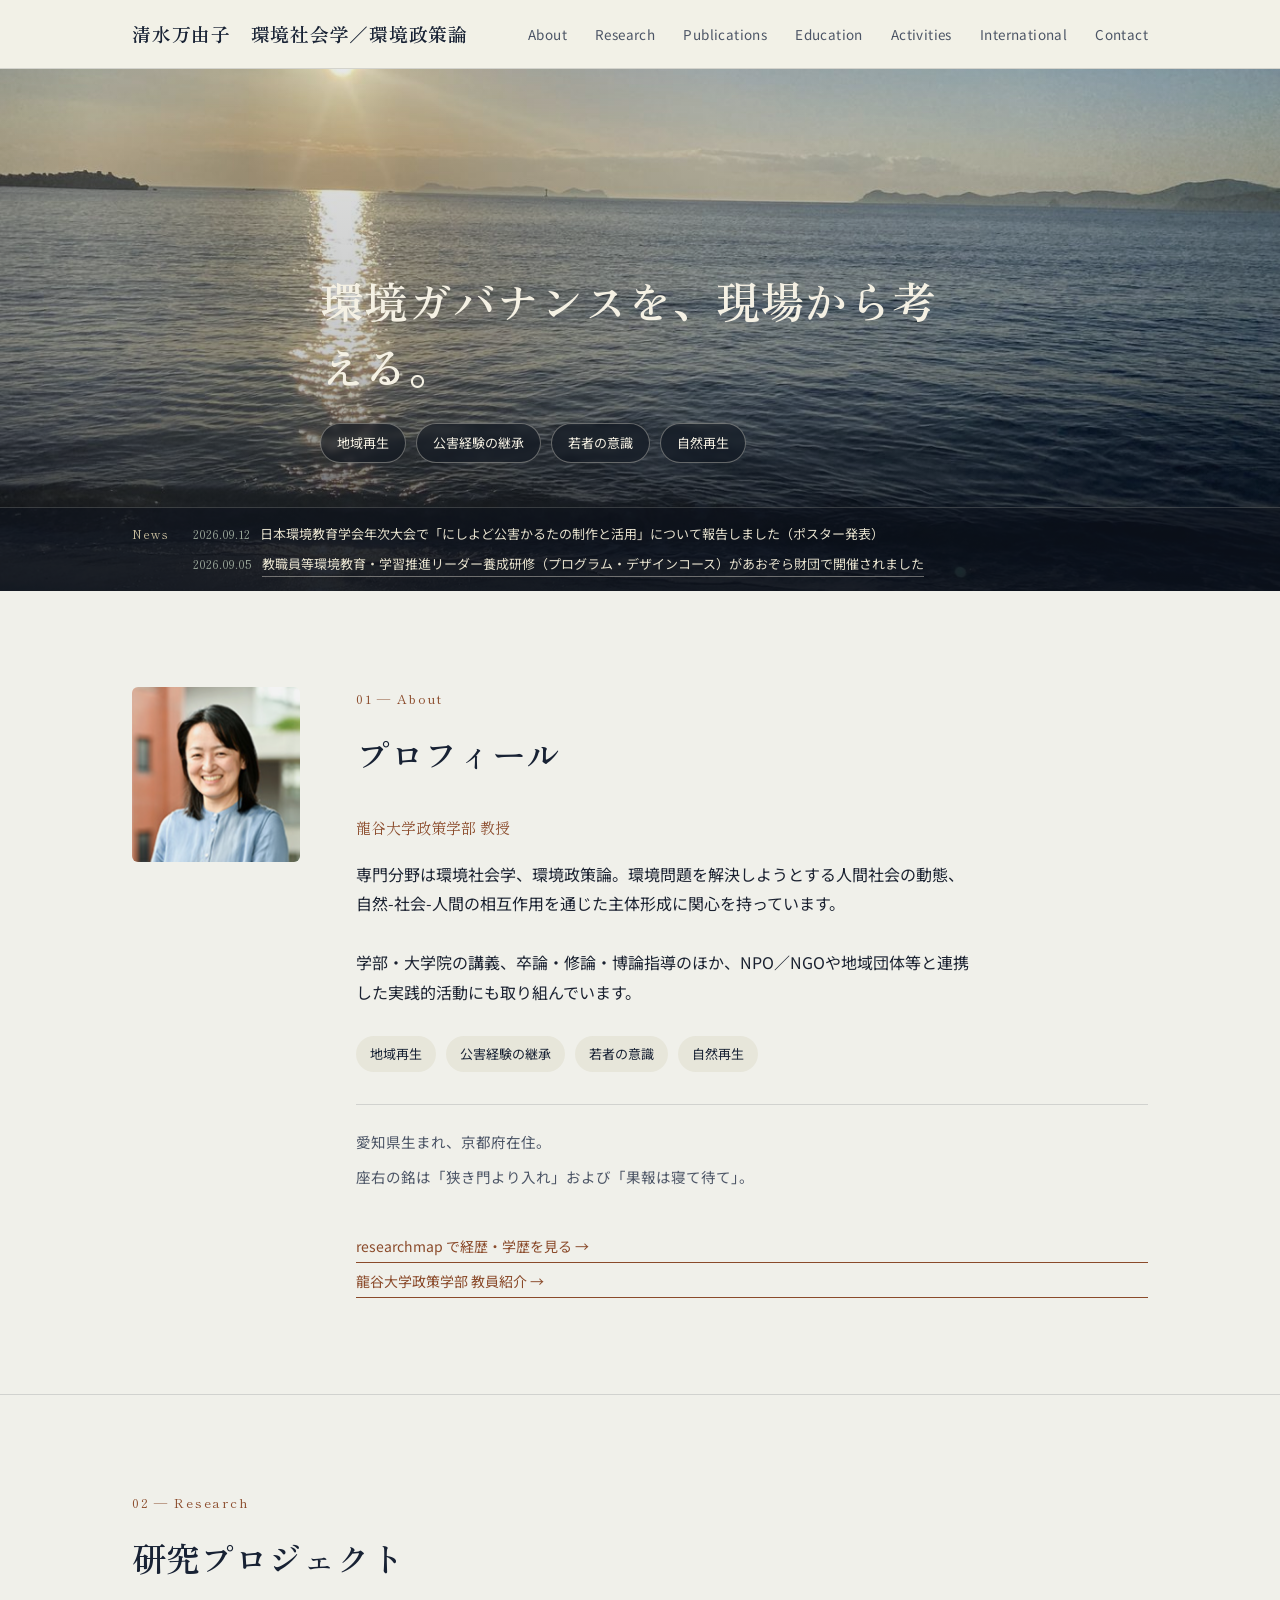
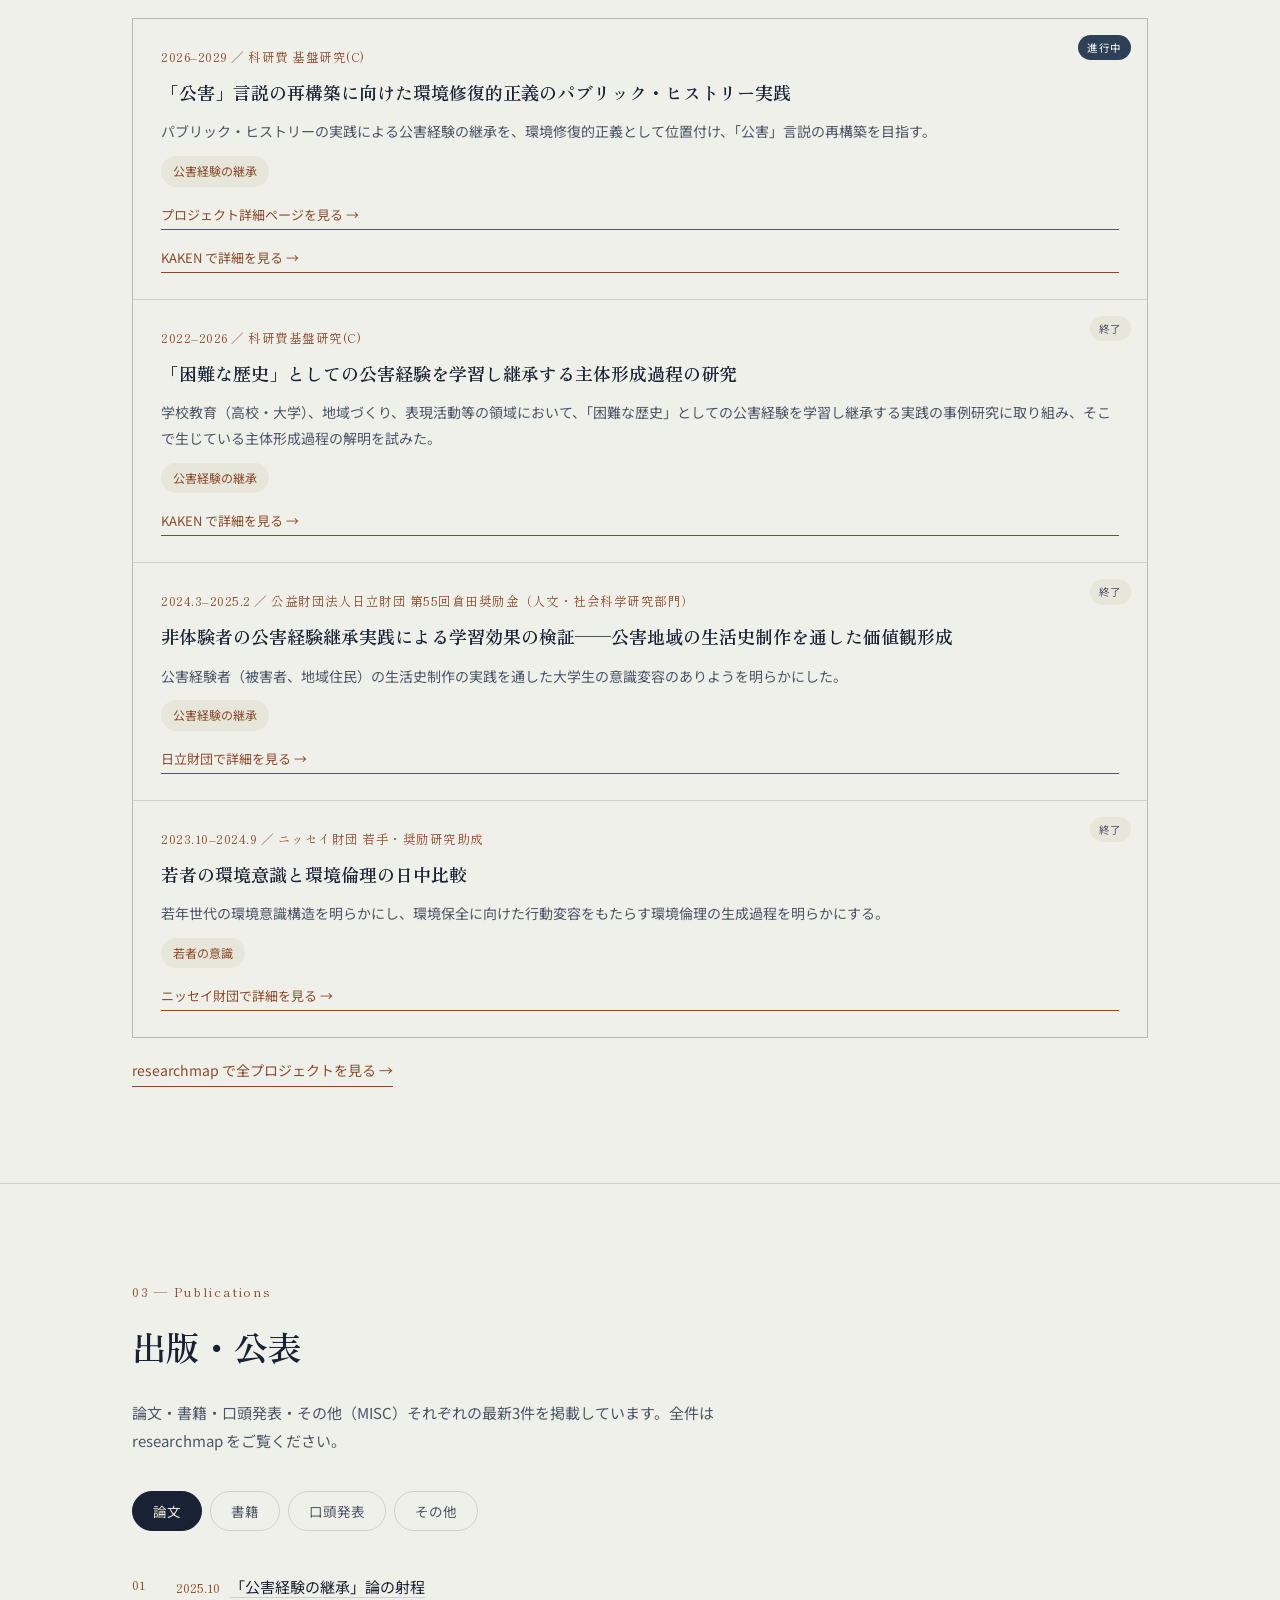
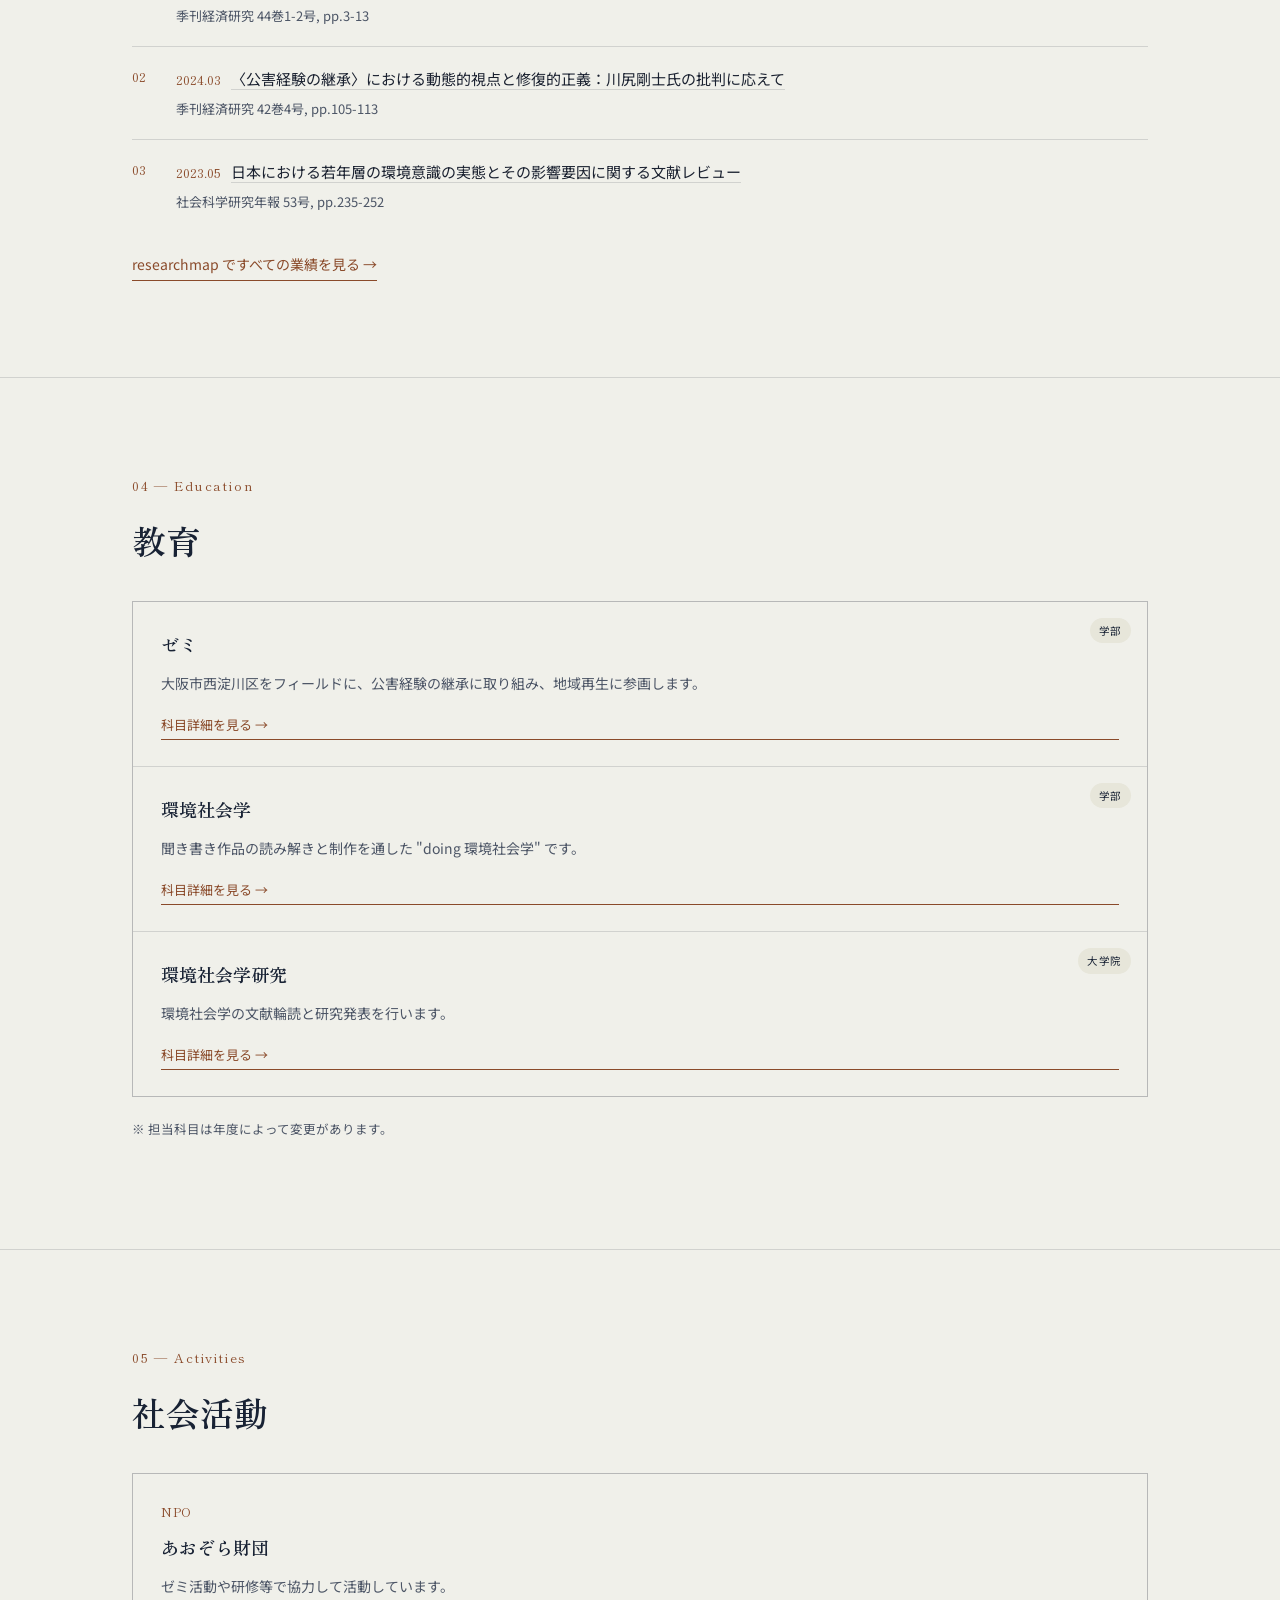
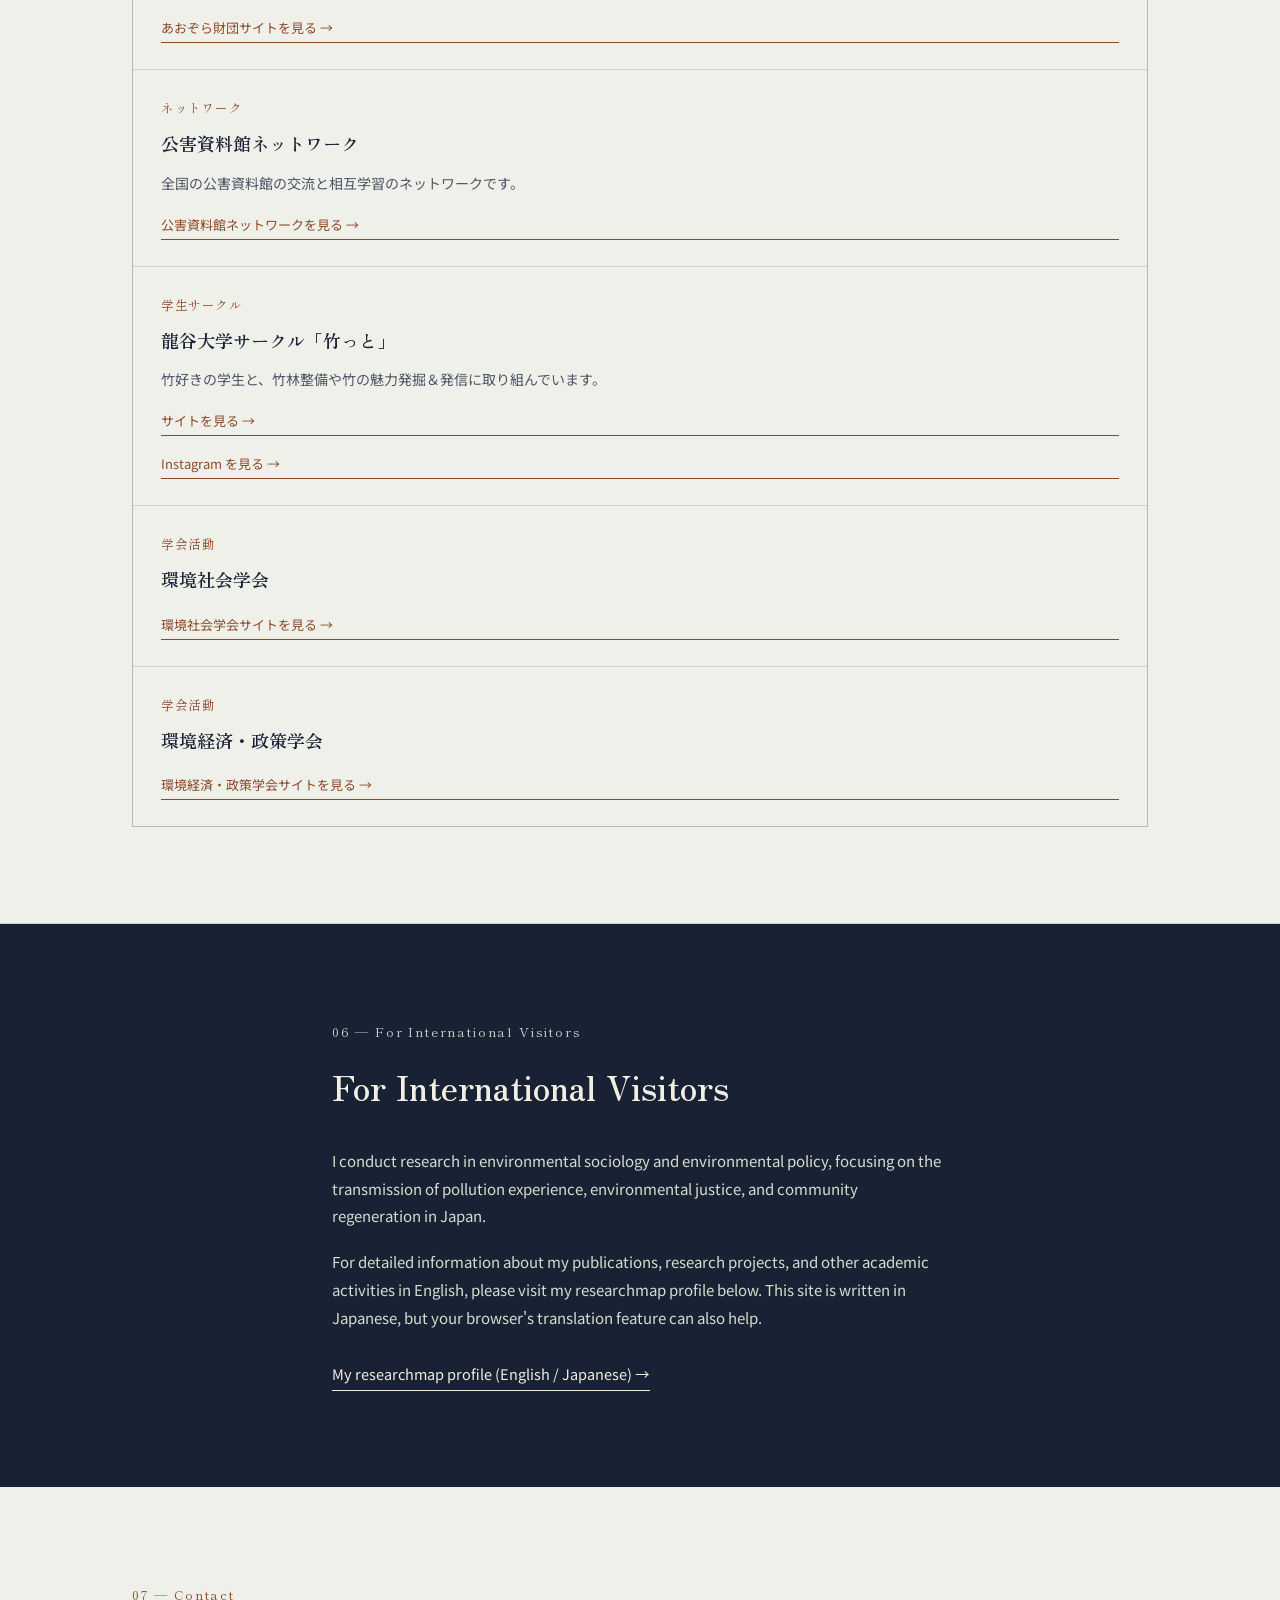
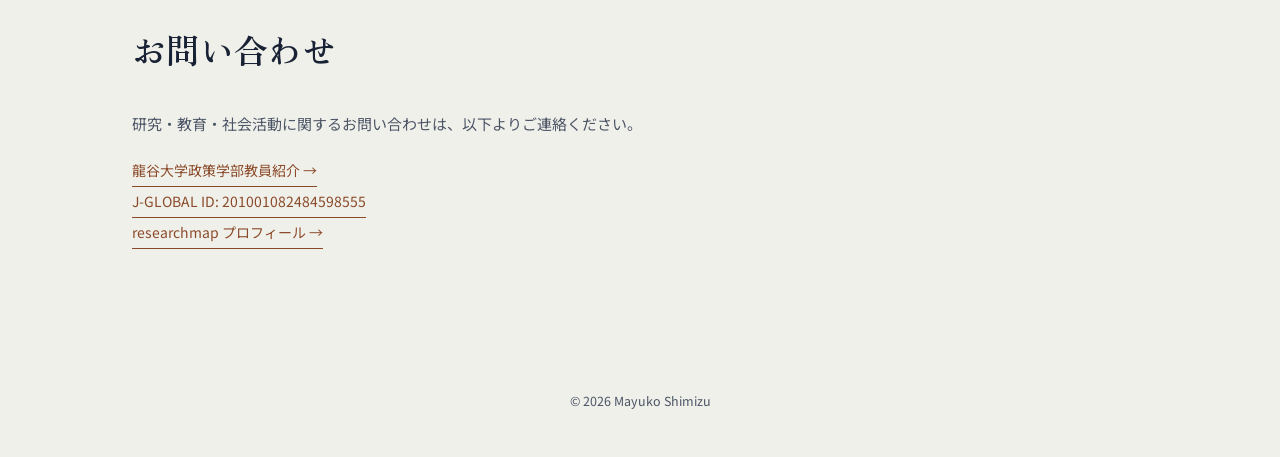
==== index.html @ 99af3f8e "Add files via upload" ====
<!DOCTYPE html>
<html lang="ja">
<head>
<meta charset="UTF-8">
<meta name="viewport" content="width=device-width, initial-scale=1.0">
<title>清水万由子 | 環境社会学・環境政策論</title>
<meta name="description" content="龍谷大学政策学部教授 清水万由子の研究・教育・社会活動サイト。環境社会学、環境政策論、公害経験の継承を専門とする。">
<link rel="preconnect" href="https://fonts.googleapis.com">
<link rel="preconnect" href="https://fonts.gstatic.com" crossorigin>
<link href="https://fonts.googleapis.com/css2?family=Shippori+Mincho:wght@500;600&family=Noto+Sans+JP:wght@400;500;600&family=Zen+Old+Mincho:wght@600&display=swap" rel="stylesheet">
<link rel="stylesheet" href="style.css">
</head>
<body>

<div class="noise-layer"></div>

<header class="site-header" id="top">
  <div class="header-inner">
    <a href="#top" class="brand">清水万由子　環境社会学／環境政策論</a>
    <button class="menu-toggle" id="menuToggle" aria-label="メニューを開く" aria-expanded="false">
      <span></span><span></span><span></span>
    </button>
    <nav class="site-nav" id="siteNav">
      <a href="#about">About</a>
      <a href="#research">Research</a>
      <a href="#publications">Publications</a>
      <a href="#teaching">Education</a>
      <a href="#activities">Activities</a>
      <a href="#international">International</a>
      <a href="#contact">Contact</a>
    </nav>
  </div>
</header>

<main>

  <!-- HERO -->
  <section class="hero">
    <div class="hero-bg">
      <img class="hero-bg-img active" src="images/hero-river.jpg" alt="西淀川の河川と街並み">
      <img class="hero-bg-img" src="images/hero-sunrise.jpg" alt="海に昇る朝日">
      <img class="hero-bg-img" src="images/hero-map.jpg" alt="地図を囲んで話し合う人々">
      <img class="hero-bg-img" src="images/hero-bamboo.jpg" alt="竹林での活動の様子">
    </div>
    <div class="hero-inner hero-split">
      <div class="hero-text">
        <h1 class="hero-title">
          <span class="hero-line active">公害の経験を、未来につなぐ。</span>
          <span class="hero-line">環境ガバナンスを、現場から考える。</span>
          <span class="hero-line">若者と、社会をつなげる。</span>
          <span class="hero-line">地域の自然と、かかわり直す。</span>
        </h1>
        <div class="hero-tags">
          <a href="topics/kougai-chiiki-saisei.html">地域再生</a>
          <a href="topics/kougai-keishou.html">公害経験の継承</a>
          <a href="topics/wakamono-ishiki.html">若者の意識</a>
          <a href="topics/shizen-saisei.html">自然再生</a>
        </div>
      </div>
    </div>
    <div class="hero-news">
      <div class="hero-news-inner">
        <span class="hero-news-label">News</span>
        <div class="hero-news-track" id="newsTrack"></div>
      </div>
    </div>
  </section>

  <!-- ABOUT -->
  <section id="about" class="section about-section">
    <div class="section-inner about-grid">
      <div class="about-photo">
        <img src="images/profile.jpg" alt="清水万由子の写真">
      </div>
      <div class="about-body">
        <p class="section-eyebrow">01 — About</p>
        <h2 class="section-title">プロフィール</h2>
        <p class="about-role">龍谷大学政策学部 教授</p>
        <p class="about-lead">専門分野は環境社会学、環境政策論。環境問題を解決しようとする人間社会の動態、自然-社会-人間の相互作用を通じた主体形成に関心を持っています。<br><br>学部・大学院の講義、卒論・修論・博論指導のほか、NPO／NGOや地域団体等と連携した実践的活動にも取り組んでいます。</p>

        <div class="tag-row">
          <a href="topics/kougai-chiiki-saisei.html" class="tag">地域再生</a>
          <a href="topics/kougai-keishou.html" class="tag">公害経験の継承</a>
          <a href="topics/wakamono-ishiki.html" class="tag">若者の意識</a>
          <a href="topics/shizen-saisei.html" class="tag">自然再生</a>
        </div>

        <div class="profile-extra">
          <p>愛知県生まれ、京都府在住。</p>
          <p>座右の銘は「狭き門より入れ」および「果報は寝て待て」。</p>
        </div>

        <div class="about-links">
          <a class="text-link" href="https://researchmap.jp/read0152802" target="_blank" rel="noopener">researchmap で経歴・学歴を見る →</a>
          <a class="text-link" href="https://www.policy.ryukoku.ac.jp/teacher/shimizu.html" target="_blank" rel="noopener">龍谷大学政策学部 教員紹介 →</a>
        </div>
      </div>
    </div>
  </section>

  <!-- RESEARCH -->
  <section id="research" class="section research-section">
    <div class="section-inner">
      <p class="section-eyebrow">02 — Research</p>
      <h2 class="section-title">研究プロジェクト</h2>

      <div class="project-list">
        <div class="project-card status-ongoing" id="project-1">
          <p class="project-period">2026–2029 ／ 科研費 基盤研究(C)</p>
          <h3>「公害」言説の再構築に向けた環境修復的正義のパブリック・ヒストリー実践</h3>
          <p class="project-desc">パブリック・ヒストリーの実践による公害経験の継承を、環境修復的正義として位置付け、「公害」言説の再構築を目指す。</p>
          <div class="project-kw"><a href="topics/kougai-keishou.html">公害経験の継承</a></div>
          <a class="text-link small" href="research/project-1.html">プロジェクト詳細ページを見る →</a>
          <a class="text-link small" href="https://kaken.nii.ac.jp/ja/search/?kw=%E3%80%8C%E5%85%AC%E5%AE%B3%E3%80%8D%E8%A8%80%E8%AA%AC%E3%81%AE%E5%86%8D%E6%A7%8B%E7%AF%89%E3%81%AB%E5%90%91%E3%81%91%E3%81%9F%E7%92%B0%E5%A2%83%E4%BF%AE%E5%BE%A9%E7%9A%84%E6%AD%A3%E7%BE%A9%E3%81%AE%E3%83%91%E3%83%96%E3%83%AA%E3%83%83%E3%82%AF%E3%83%BB%E3%83%92%E3%82%B9%E3%83%88%E3%83%AA%E3%83%BC%E5%AE%9F%E8%B7%B5" target="_blank" rel="noopener">KAKEN で詳細を見る →</a>
        </div>
        <div class="project-card status-done" id="project-2">
          <p class="project-period">2022–2026 ／ 科研費基盤研究(C)</p>
          <h3>「困難な歴史」としての公害経験を学習し継承する主体形成過程の研究</h3>
          <p class="project-desc">学校教育（高校・大学）、地域づくり、表現活動等の領域において、「困難な歴史」としての公害経験を学習し継承する実践の事例研究に取り組み、そこで生じている主体形成過程の解明を試みた。</p>
          <div class="project-kw"><a href="topics/kougai-keishou.html">公害経験の継承</a></div>
          <a class="text-link small" href="https://kaken.nii.ac.jp/ja/search/?kw=%E3%80%8C%E5%9B%B0%E9%9B%A3%E3%81%AA%E6%AD%B4%E5%8F%B2%E3%80%8D%E3%81%A8%E3%81%97%E3%81%A6%E3%81%AE%E5%85%AC%E5%AE%B3%E7%B5%8C%E9%A8%93%E3%82%92%E5%AD%A6%E7%BF%92%E3%81%97%E7%B6%99%E6%89%BF%E3%81%99%E3%82%8B%E4%B8%BB%E4%BD%93%E5%BD%A2%E6%88%90%E9%81%8E%E7%A8%8B%E3%81%AE%E7%A0%94%E7%A9%B6" target="_blank" rel="noopener">KAKEN で詳細を見る →</a>
        </div>
        <div class="project-card status-done" id="project-3">
          <p class="project-period">2024.3–2025.2 ／ 公益財団法人日立財団 第55回倉田奨励金（人文・社会科学研究部門）</p>
          <h3>非体験者の公害経験継承実践による学習効果の検証——公害地域の生活史制作を通した価値観形成</h3>
          <p class="project-desc">公害経験者（被害者、地域住民）の生活史制作の実践を通した大学生の意識変容のありようを明らかにした。</p>
          <div class="project-kw"><a href="topics/kougai-keishou.html">公害経験の継承</a></div>
          <a class="text-link small" href="https://www.hitachi-zaidan.org/topics/topics106.html#ss04" target="_blank" rel="noopener">日立財団で詳細を見る →</a>
        </div>
        <div class="project-card status-done" id="project-4">
          <p class="project-period">2023.10–2024.9 ／ ニッセイ財団 若手・奨励研究助成</p>
          <h3>若者の環境意識と環境倫理の日中比較</h3>
          <p class="project-desc">若年世代の環境意識構造を明らかにし、環境保全に向けた行動変容をもたらす環境倫理の生成過程を明らかにする。</p>
          <div class="project-kw"><a href="topics/wakamono-ishiki.html">若者の意識</a></div>
          <a class="text-link small" href="https://www.nihonseimei-zaidan.or.jp/kankyo/05.html" target="_blank" rel="noopener">ニッセイ財団で詳細を見る →</a>
        </div>
      </div>
      <a class="text-link" href="https://researchmap.jp/read0152802" target="_blank" rel="noopener">researchmap で全プロジェクトを見る →</a>
    </div>
  </section>

  <!-- PUBLICATIONS -->
  <section id="publications" class="section pub-section">
    <div class="section-inner">
      <p class="section-eyebrow">03 — Publications</p>
      <h2 class="section-title">出版・公表</h2>
      <p class="section-note">論文・書籍・口頭発表・その他（MISC）それぞれの最新3件を掲載しています。全件は researchmap をご覧ください。</p>

      <div class="pub-tabs">
        <button class="pub-tab active" data-target="pub-papers">論文</button>
        <button class="pub-tab" data-target="pub-books">書籍</button>
        <button class="pub-tab" data-target="pub-presentations">口頭発表</button>
        <button class="pub-tab" data-target="pub-misc">その他</button>
      </div>

      <div class="pub-panel" id="pub-papers">
        <ol class="pub-list" id="paperList"></ol>
      </div>
      <div class="pub-panel" id="pub-books" hidden>
        <ol class="pub-list" id="bookList"></ol>
      </div>
      <div class="pub-panel" id="pub-presentations" hidden>
        <ol class="pub-list" id="presList"></ol>
      </div>
      <div class="pub-panel" id="pub-misc" hidden>
        <ol class="pub-list" id="miscList"></ol>
      </div>

      <a class="text-link" href="https://researchmap.jp/read0152802" target="_blank" rel="noopener">researchmap ですべての業績を見る →</a>
    </div>
  </section>

  <!-- TEACHING -->
  <section id="teaching" class="section teaching-section">
    <div class="section-inner">
      <p class="section-eyebrow">04 — Education</p>
      <h2 class="section-title">教育</h2>

      <div class="project-list">
        <div class="project-card level-undergrad">
          <h3>ゼミ</h3>
          <p class="project-desc">大阪市西淀川区をフィールドに、公害経験の継承に取り組み、地域再生に参画します。</p>
          <a class="text-link small" href="teaching/course-1.html">科目詳細を見る →</a>
        </div>
        <div class="project-card level-undergrad">
          <h3>環境社会学</h3>
          <p class="project-desc">聞き書き作品の読み解きと制作を通した "doing 環境社会学" です。</p>
          <a class="text-link small" href="teaching/course-2.html">科目詳細を見る →</a>
        </div>
        <div class="project-card level-grad">
          <h3>環境社会学研究</h3>
          <p class="project-desc">環境社会学の文献輪読と研究発表を行います。</p>
          <a class="text-link small" href="teaching/course-3.html">科目詳細を見る →</a>
        </div>
      </div>
      <p class="section-footnote">※ 担当科目は年度によって変更があります。</p>
    </div>
  </section>

  <!-- ACTIVITIES -->
  <section id="activities" class="section activities-section">
    <div class="section-inner">
      <p class="section-eyebrow">05 — Activities</p>
      <h2 class="section-title">社会活動</h2>

      <div class="project-list">
        <div class="project-card">
          <p class="project-period">NPO</p>
          <h3>あおぞら財団</h3>
          <p class="project-desc">ゼミ活動や研修等で協力して活動しています。</p>
          <a class="text-link small" href="https://aozora.or.jp/" target="_blank" rel="noopener">あおぞら財団サイトを見る →</a>
        </div>
        <div class="project-card">
          <p class="project-period">ネットワーク</p>
          <h3>公害資料館ネットワーク</h3>
          <p class="project-desc">全国の公害資料館の交流と相互学習のネットワークです。</p>
          <a class="text-link small" href="https://kougai.info/" target="_blank" rel="noopener">公害資料館ネットワークを見る →</a>
        </div>
        <div class="project-card">
          <p class="project-period">学生サークル</p>
          <h3>龍谷大学サークル「竹っと」</h3>
          <p class="project-desc">竹好きの学生と、竹林整備や竹の魅力発掘＆発信に取り組んでいます。</p>
          <a class="text-link small" href="https://fukakusa.site/" target="_blank" rel="noopener">サイトを見る →</a>
          <a class="text-link small" href="https://www.instagram.com/bamboo.ryukoku/" target="_blank" rel="noopener">Instagram を見る →</a>
        </div>
        <div class="project-card">
          <p class="project-period">学会活動</p>
          <h3>環境社会学会</h3>
          <a class="text-link small" href="https://jaes.jp/" target="_blank" rel="noopener">環境社会学会サイトを見る →</a>
        </div>
        <div class="project-card">
          <p class="project-period">学会活動</p>
          <h3>環境経済・政策学会</h3>
          <a class="text-link small" href="https://www.seeps.org/web/" target="_blank" rel="noopener">環境経済・政策学会サイトを見る →</a>
        </div>
      </div>
    </div>
  </section>

  <!-- INTERNATIONAL -->
  <section id="international" class="section intl-section">
    <div class="section-inner intl-inner">
      <p class="section-eyebrow">06 — For International Visitors</p>
      <h2 class="section-title">For International Visitors</h2>
      <p class="intl-text">I conduct research in environmental sociology and environmental policy, focusing on the transmission of pollution experience, environmental justice, and community regeneration in Japan.</p>
      <p class="intl-text">For detailed information about my publications, research projects, and other academic activities in English, please visit my researchmap profile below. This site is written in Japanese, but your browser's translation feature can also help.</p>
      <a class="intl-link" href="https://researchmap.jp/read0152802" target="_blank" rel="noopener">My researchmap profile (English / Japanese) →</a>
    </div>
  </section>

  <!-- CONTACT -->
  <section id="contact" class="section contact-section">
    <div class="section-inner contact-inner">
      <p class="section-eyebrow">07 — Contact</p>
      <h2 class="section-title">お問い合わせ</h2>
      <p class="contact-text">研究・教育・社会活動に関するお問い合わせは、以下よりご連絡ください。</p>
      <div class="contact-links">
        <a class="text-link" href="https://www.policy.ryukoku.ac.jp/teacher/shimizu.html" target="_blank" rel="noopener">龍谷大学政策学部教員紹介 →</a>
        <a class="text-link" href="https://jglobal.jst.go.jp/" target="_blank" rel="noopener">J-GLOBAL ID: 201001082484598555</a>
        <a class="text-link" href="https://researchmap.jp/read0152802" target="_blank" rel="noopener">researchmap プロフィール →</a>
      </div>
    </div>
  </section>

</main>

<footer class="site-footer">
  <p>&copy; 2026 Mayuko Shimizu</p>
</footer>

<script src="script.js"></script>
</body>
</html>
---- style.css ----
:root{
  --paper:#F0F0EA;
  --paper-2:#E7E6DA;
  --ink:#1A2130;
  --ink-soft:#4C5566;
  --moss:#2E4058;
  --moss-deep:#182234;
  --rust:#A65C36;
  --rust-deep:#8A4A2A;
  --forest:#0C121C;
  --forest-2:#141C2A;
  --cream:#F2EFE2;
  --border:rgba(26,33,48,0.14);
  --serif:'Zen Old Mincho','Shippori Mincho',serif;
  --mincho:'Shippori Mincho',serif;
  --sans:'Noto Sans JP',sans-serif;
  --maxw:1080px;
}

*{box-sizing:border-box;}
html{scroll-behavior:smooth;}
body{
  margin:0;
  background:var(--paper);
  color:var(--ink);
  font-family:var(--sans);
  font-weight:400;
  line-height:1.85;
  -webkit-font-smoothing:antialiased;
}
img{max-width:100%;display:block;}
a{color:inherit;}

.section-inner{max-width:var(--maxw);margin:0 auto;padding:0 32px;}
.section{padding:96px 0;border-bottom:1px solid var(--border);}
.section-eyebrow{
  font-family:var(--mincho);
  font-size:13px;
  letter-spacing:0.14em;
  color:var(--rust-deep);
  margin:0 0 12px;
}
.section-title{
  font-family:var(--serif);
  font-weight:600;
  font-size:clamp(24px,3.4vw,34px);
  margin:0 0 28px;
  color:var(--moss-deep);
}
.section-note{color:var(--ink-soft);font-size:15px;max-width:640px;margin:-8px 0 36px;}
.text-link{
  display:inline-block;
  margin-top:20px;
  font-size:14px;
  color:var(--rust-deep);
  border-bottom:1px solid var(--rust-deep);
  padding-bottom:2px;
  text-decoration:none;
}
.text-link:hover{opacity:0.7;}
.about-links{display:flex;flex-direction:column;gap:2px;}
.about-links .text-link{margin-top:4px;}
.about-links .text-link:first-child{margin-top:20px;}

/* HEADER */
.site-header{
  position:sticky;top:0;z-index:50;
  background:rgba(242,241,231,0.92);
  backdrop-filter:blur(6px);
  border-bottom:1px solid var(--border);
}
.header-inner{
  max-width:var(--maxw);margin:0 auto;padding:0 32px;
  height:68px;display:flex;align-items:center;justify-content:space-between;
}
.brand{
  font-family:var(--serif);font-size:19px;font-weight:600;
  text-decoration:none;color:var(--moss-deep);letter-spacing:0.04em;
}
.site-nav{display:flex;gap:28px;}
.site-nav a{
  font-size:13.5px;text-decoration:none;color:var(--ink-soft);
  letter-spacing:0.03em;transition:color 0.15s;
}
.site-nav a:hover{color:var(--rust-deep);}

.menu-toggle{
  display:none;flex-direction:column;gap:5px;background:none;border:0;cursor:pointer;padding:8px;
}
.menu-toggle span{width:22px;height:2px;background:var(--moss-deep);display:block;}

@media (max-width:820px){
  .menu-toggle{display:flex;}
  .site-nav{
    position:absolute;top:68px;left:0;right:0;
    background:var(--paper);
    flex-direction:column;gap:0;
    border-bottom:1px solid var(--border);
    max-height:0;overflow:hidden;transition:max-height 0.3s ease;
  }
  .site-nav.open{max-height:400px;}
  .site-nav a{padding:14px 32px;border-top:1px solid var(--border);}
}

/* HERO */
.hero{
  position:relative;color:var(--cream);
  padding:0;
  min-height:58vh;
  display:flex;flex-direction:column;justify-content:flex-end;
  background:var(--forest);
}
.hero-bg{
  position:absolute;inset:0;
  overflow:hidden;
}
.hero-bg-img{
  position:absolute;inset:0;
  width:100%;height:100%;object-fit:cover;
  filter:saturate(0.98) brightness(0.98);
  opacity:0;
  transition:opacity 1.4s ease;
}
.hero-bg-img.active{opacity:1;}
@media (prefers-reduced-motion:reduce){
  .hero-bg-img{transition:none;}
}
.hero-bg::after{
  content:"";position:absolute;inset:0;
  background:linear-gradient(180deg,rgba(12,18,28,0.08) 0%,rgba(12,18,28,0.22) 55%,rgba(12,18,28,0.82) 100%);
}
.hero-inner{max-width:var(--maxw);margin:0 auto;padding:0 32px 44px;position:relative;z-index:1;padding-top:140px;}
.hero-split{display:block;}
.hero-text{min-width:0;max-width:640px;}
.hero-eyebrow{
  font-family:var(--mincho);font-size:14px;letter-spacing:0.1em;
  color:#C9BFA0;margin:0 0 20px;
}
.hero-title{
  font-family:var(--serif);font-weight:600;
  font-size:clamp(26px,4.2vw,44px);
  line-height:1.5;margin:0 0 24px;color:#F5F1E4;
  position:relative;
  min-height:2.2em;
}
@media (max-width:600px){.hero-title{min-height:3.1em;}}
.hero-line{
  position:absolute;top:0;left:0;right:0;
  opacity:0;
  transform:translateY(8px);
  transition:opacity 0.7s ease,transform 0.7s ease;
}
.hero-line.active{
  position:relative;
  opacity:1;
  transform:translateY(0);
}
@media (prefers-reduced-motion:reduce){
  .hero-line{transition:none;}
}
.hero-tags{display:flex;flex-wrap:wrap;gap:10px;}
.hero-tags a{
  font-size:13px;padding:7px 16px;
  border:1px solid rgba(245,241,228,0.35);
  border-radius:100px;color:#F5F1E4;text-decoration:none;
  background:rgba(12,18,28,0.58);
  backdrop-filter:blur(3px);
  transition:background 0.15s,border-color 0.15s;
}
.hero-tags a:hover{background:rgba(12,18,28,0.78);border-color:rgba(245,241,228,0.6);}

.hero-news{
  position:relative;z-index:1;
  border-top:1px solid rgba(245,241,228,0.18);
  background:rgba(12,18,28,0.55);
}
.hero-news-inner{
  max-width:var(--maxw);margin:0 auto;padding:14px 32px;
  display:flex;align-items:baseline;gap:24px;flex-wrap:wrap;
}
.hero-news-label{
  font-family:var(--mincho);font-size:12px;letter-spacing:0.1em;
  color:#C9BFA0;flex-shrink:0;
}
.hero-news-track{
  display:flex;flex-direction:column;gap:6px;
}
.hero-news-track span.hero-news-item{
  font-size:13px;color:#E6E1CE;
  display:inline-flex;gap:10px;align-items:baseline;
}
.hero-news-track time{
  font-family:var(--mincho);font-size:12px;color:#9AA79A;flex-shrink:0;
}

.hero-photos{display:none;}
@media (max-width:700px){
  .hero-inner{padding-top:120px;padding-bottom:36px;}
  .hero{min-height:52vh;}
}

.hero-strip{
  overflow:hidden;border-top:1px solid rgba(245,241,228,0.15);
  background:var(--forest-2);padding:16px 0;
}
.strip-track{
  display:flex;gap:40px;white-space:nowrap;width:max-content;
  animation:scroll-strip 34s linear infinite;
}
.strip-track span{
  font-family:var(--mincho);font-size:14px;color:#8FA087;
  letter-spacing:0.08em;
}
@keyframes scroll-strip{
  from{transform:translateX(0);}
  to{transform:translateX(-50%);}
}
@media (prefers-reduced-motion:reduce){
  .strip-track{animation:none;}
}

/* ABOUT */
.about-grid{display:grid;grid-template-columns:168px 1fr;gap:56px;align-items:start;}
.about-photo img{border-radius:6px;filter:grayscale(0.1);}
.about-role{
  font-family:var(--mincho);color:var(--rust-deep);font-size:15px;margin:0 0 18px;
}
.about-lead{font-size:16px;color:var(--ink);max-width:620px;margin:0 0 28px;}
.tag-row{display:flex;flex-wrap:wrap;gap:10px;margin-bottom:32px;}
.tag{
  font-size:13px;padding:6px 14px;background:var(--paper-2);
  border-radius:100px;color:var(--moss-deep);
  text-decoration:none;display:inline-block;
  transition:background 0.15s;
}
.tag:hover{background:#DEDCC9;}
.profile-extra{
  padding-top:24px;border-top:1px solid var(--border);
  margin-bottom:24px;
}
.profile-extra p{
  font-size:14.5px;color:var(--ink-soft);margin:0 0 8px;
}
.profile-extra p:last-child{margin-bottom:0;}

@media (max-width:720px){
  .about-grid{grid-template-columns:1fr;}
  .about-photo{width:120px;}
}

/* RESEARCH / project cards */
.project-list{display:flex;flex-direction:column;gap:1px;background:var(--border);border:1px solid var(--border);}
.project-card{background:var(--paper);padding:26px 28px;}
.project-period{font-family:var(--mincho);font-size:12.5px;color:var(--rust-deep);margin:0 0 8px;letter-spacing:0.04em;}
.project-card h3{font-family:var(--serif);font-weight:600;font-size:18px;margin:0 0 10px;color:var(--moss-deep);}
.project-desc{font-size:14px;color:var(--ink-soft);margin:0 0 4px;}
.project-kw{margin-top:10px;}
.project-kw a{
  display:inline-block;font-size:12px;color:var(--rust-deep);
  background:var(--paper-2);padding:4px 12px;border-radius:100px;
  text-decoration:none;
}
.project-kw a:hover{background:#DEDCC9;}

/* TEACHING / ACTIVITIES now reuse .project-list (see RESEARCH block) */

/* PUBLICATIONS */
.pub-tabs{display:flex;gap:8px;margin-bottom:24px;}
.pub-tab{
  font-family:var(--sans);font-size:13.5px;padding:9px 20px;
  background:none;border:1px solid var(--border);border-radius:100px;
  cursor:pointer;color:var(--ink-soft);
}
.pub-tab.active{background:var(--moss-deep);color:var(--cream);border-color:var(--moss-deep);}
.pub-list{list-style:none;margin:0;padding:0;counter-reset:pub;}
.pub-list li{
  counter-increment:pub;
  padding:18px 0 18px 44px;
  border-top:1px solid var(--border);
  position:relative;font-size:15px;
}
.pub-list li:first-child{border-top:0;}
.pub-list li::before{
  content:counter(pub,decimal-leading-zero);
  position:absolute;left:0;top:18px;
  font-family:var(--mincho);font-size:13px;color:var(--rust-deep);
}
.pub-year{font-family:var(--mincho);color:var(--rust-deep);font-size:13px;margin-right:10px;}
.pub-title{color:var(--ink);}
a.pub-title{text-decoration:none;border-bottom:1px solid var(--border);}
a.pub-title:hover{color:var(--rust-deep);border-color:var(--rust-deep);}
.pub-meta{display:block;color:var(--ink-soft);font-size:13px;margin-top:4px;}

/* ACTIVITIES */
.activities-section{padding:96px 0;}
.band-photo{display:none;}

/* placeholder marker */
.placeholder{position:relative;}
.placeholder::after{
  content:"サンプル";
  position:absolute;top:14px;right:14px;
  font-size:10.5px;letter-spacing:0.06em;
  color:var(--ink-soft);background:var(--paper-2);
  padding:3px 9px;border-radius:100px;
}
.project-card.placeholder::after,
.activity-card.placeholder::after{top:16px;right:16px;}

/* status marker (実データ用：進行中／終了) */
.status-ongoing,.status-done{position:relative;}
.status-ongoing::after,.status-done::after{
  position:absolute;top:16px;right:16px;
  font-size:10.5px;letter-spacing:0.06em;
  padding:3px 9px;border-radius:100px;
}
.status-ongoing::after{
  content:"進行中";color:#fff;background:var(--moss);
}
.status-done::after{
  content:"終了";color:var(--ink-soft);background:var(--paper-2);
}
.level-undergrad,.level-grad{position:relative;}
.level-undergrad::after,.level-grad::after{
  position:absolute;top:16px;right:16px;
  font-size:10.5px;letter-spacing:0.06em;
  padding:3px 9px;border-radius:100px;
  color:var(--moss-deep);background:var(--paper-2);
}
.level-undergrad::after{content:"学部";}
.level-grad::after{content:"大学院";}

.section-footnote{font-size:12.5px;color:var(--ink-soft);margin-top:20px;}

.text-link.small{display:block;margin-top:16px;font-size:13px;}


/* INTERNATIONAL */
.intl-section{background:var(--moss-deep);color:var(--cream);border-bottom:none;}
.intl-section .section-eyebrow{color:#C9D8C4;}
.intl-section .section-title{color:var(--cream);}
.intl-inner{max-width:680px;}
.intl-text{color:#D3DECD;font-size:15px;margin:0 0 18px;}
.intl-link{
  display:inline-block;margin-top:12px;color:var(--cream);
  border-bottom:1px solid var(--cream);padding-bottom:2px;text-decoration:none;font-size:14.5px;
}

/* CONTACT */
.contact-section{border-bottom:none;}
.contact-text{color:var(--ink-soft);font-size:15px;margin:0 0 20px;}
.contact-detail{font-size:14.5px;color:var(--ink-soft);line-height:1.9;}
.contact-links{margin-top:20px;display:flex;flex-direction:column;gap:2px;align-items:flex-start;}
.contact-links .text-link{margin-top:0;}
.inline-link{color:var(--rust-deep);text-decoration:none;border-bottom:1px solid var(--border);}
.inline-link:hover{border-color:var(--rust-deep);}

/* FOOTER */
.site-footer{padding:32px;text-align:center;font-size:12.5px;color:var(--ink-soft);}

/* Focus visibility */
a:focus-visible,button:focus-visible{outline:2px solid var(--rust-deep);outline-offset:2px;}
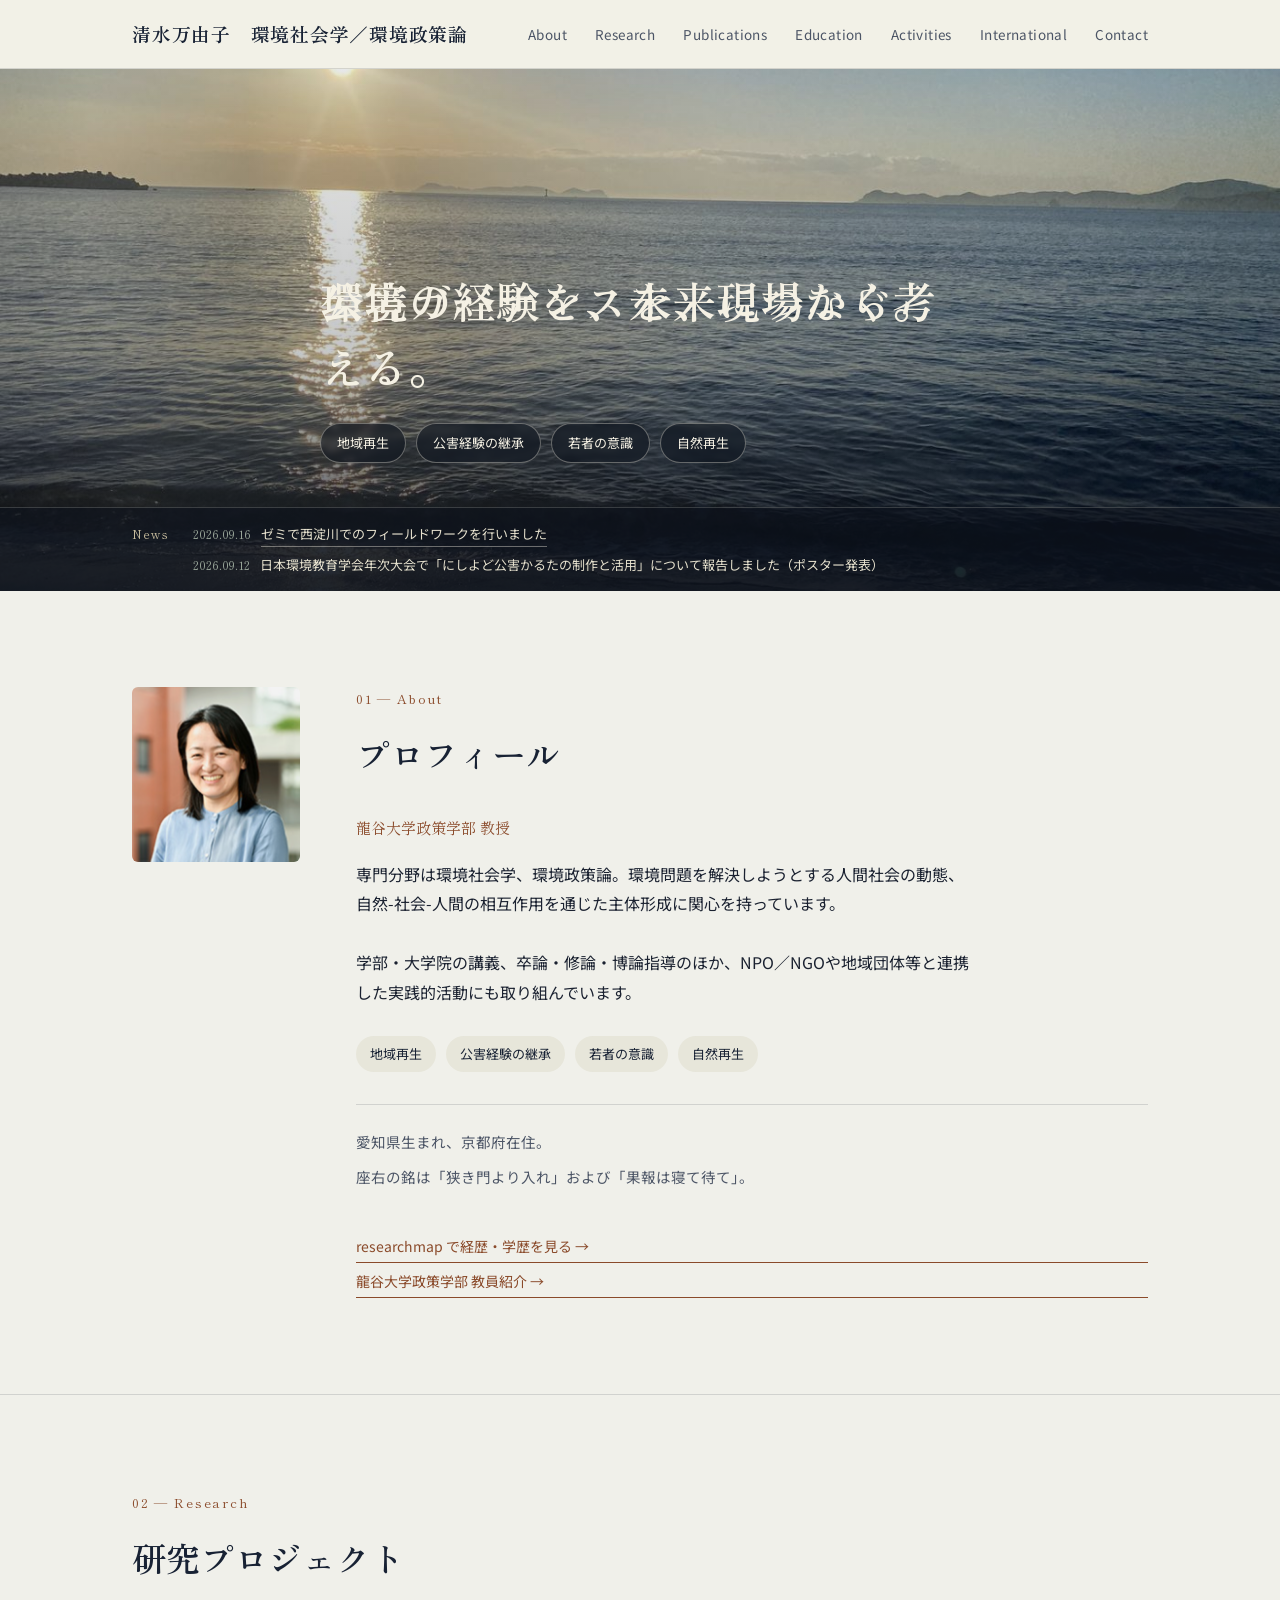
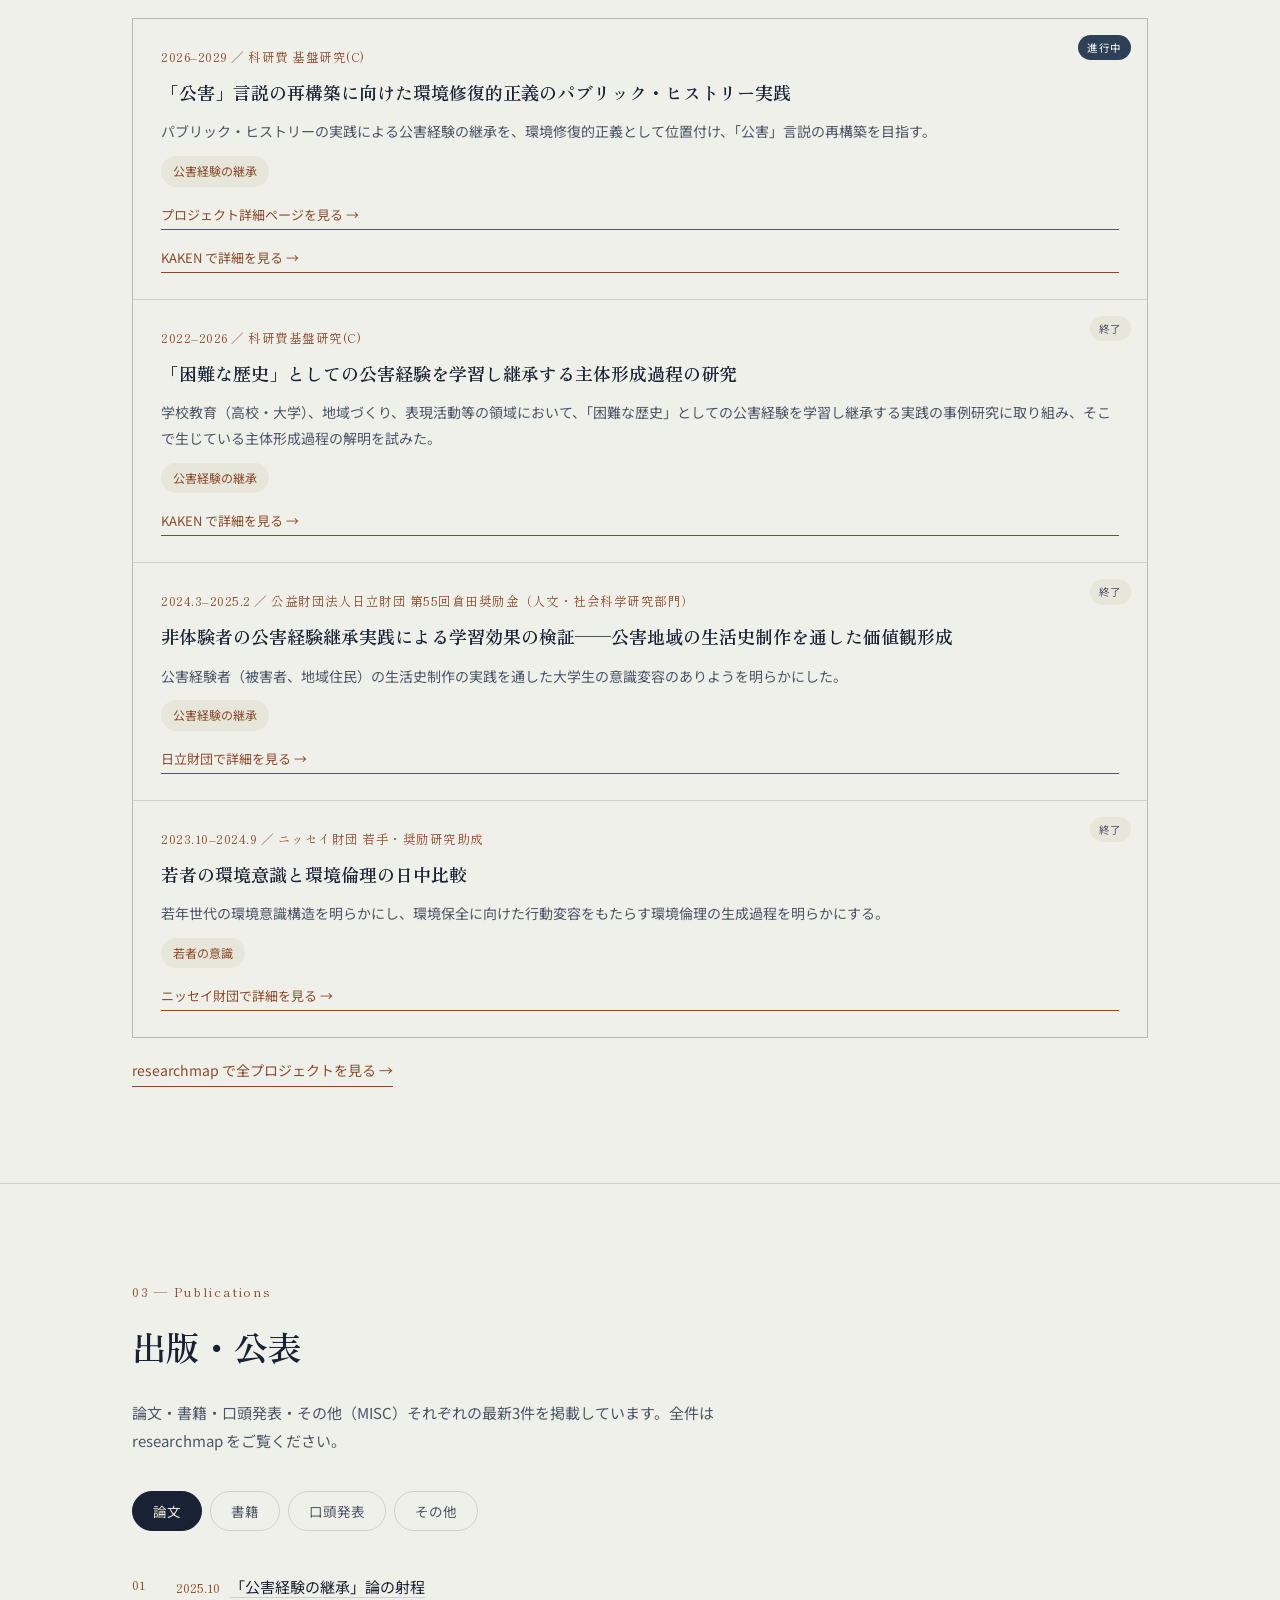
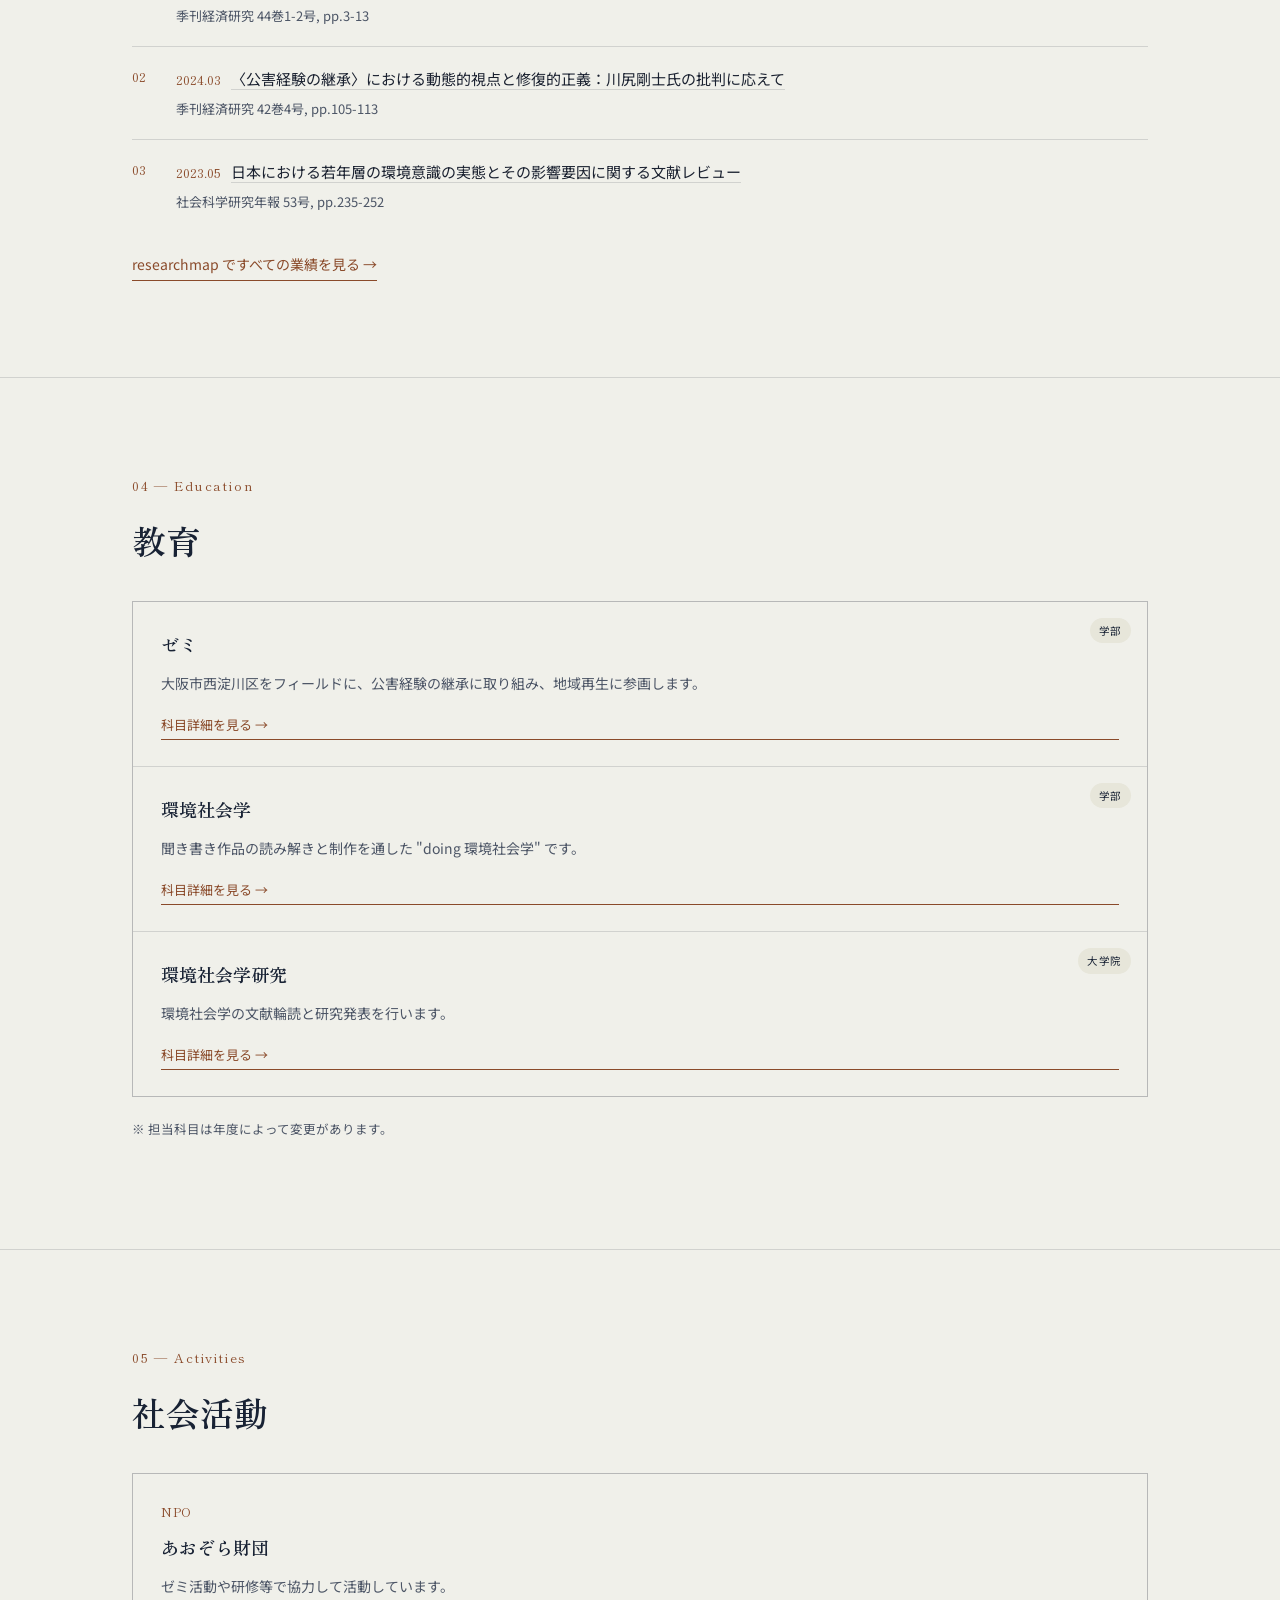
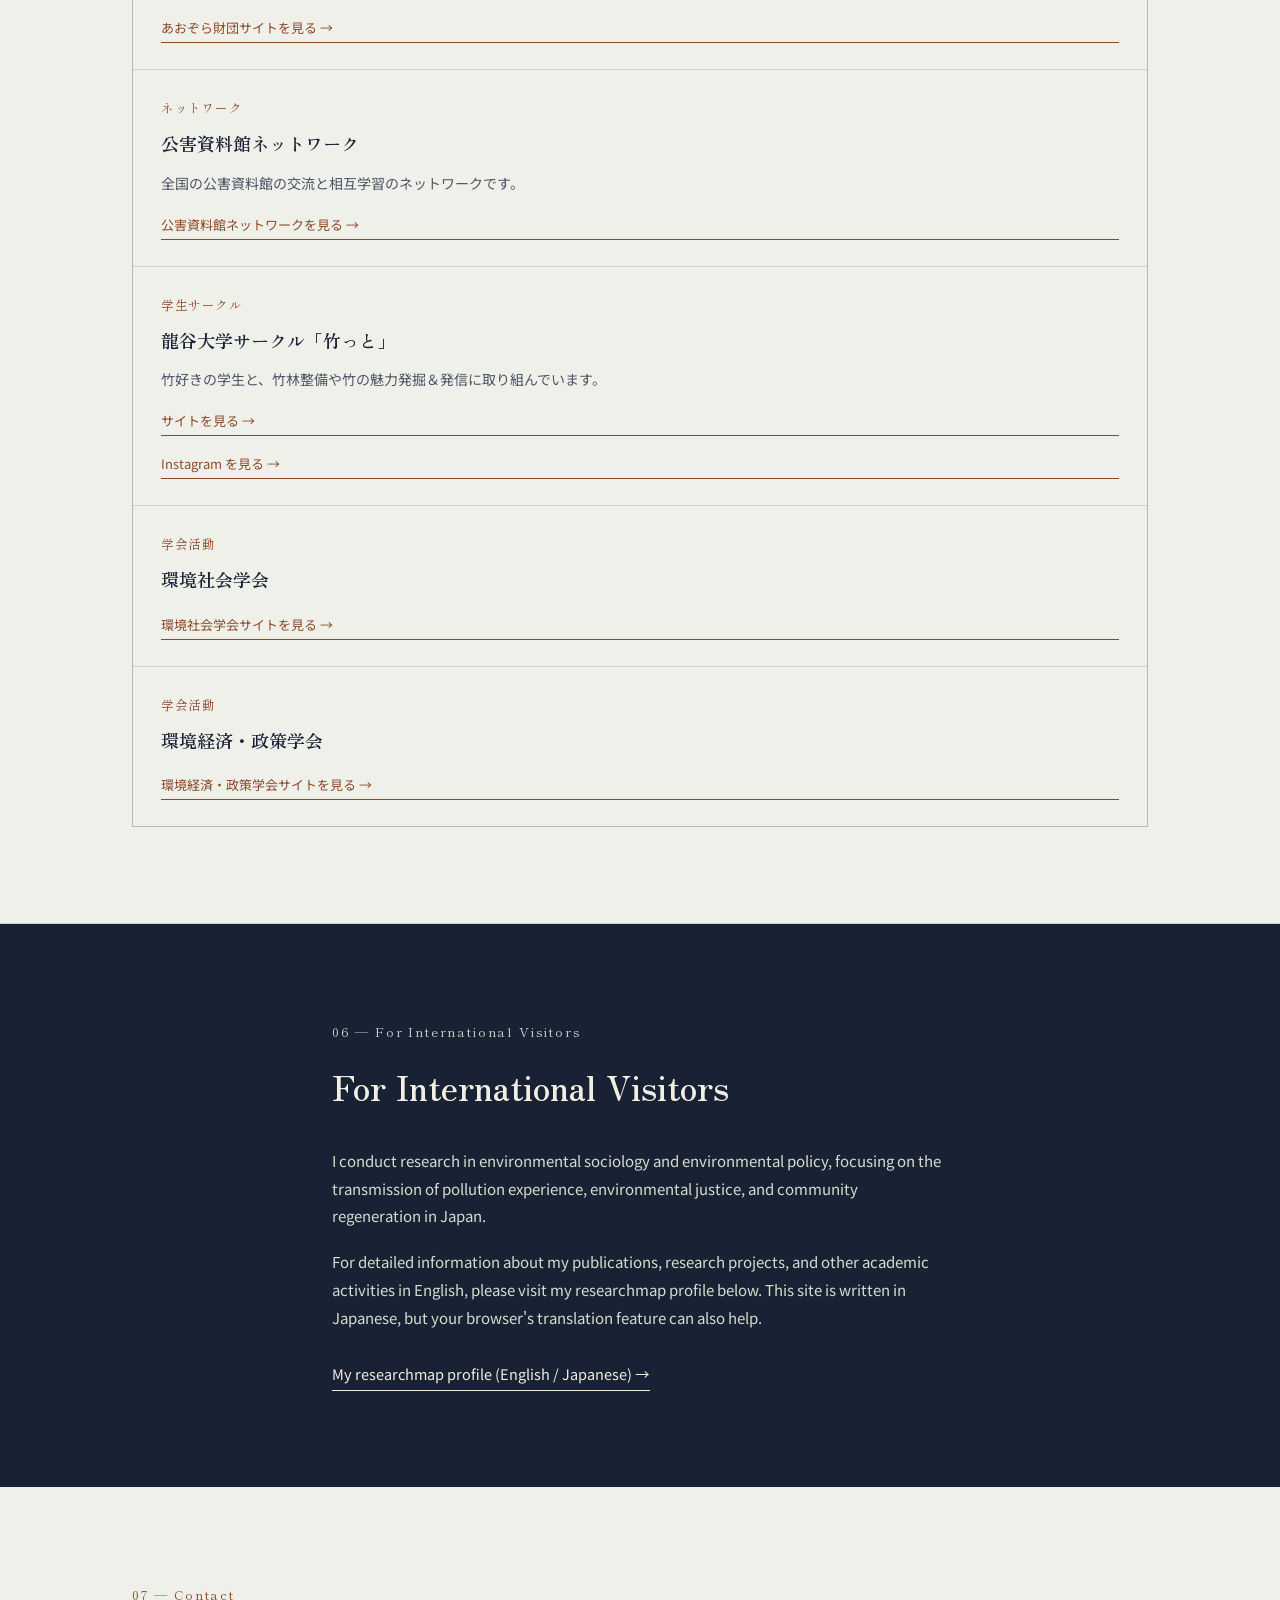
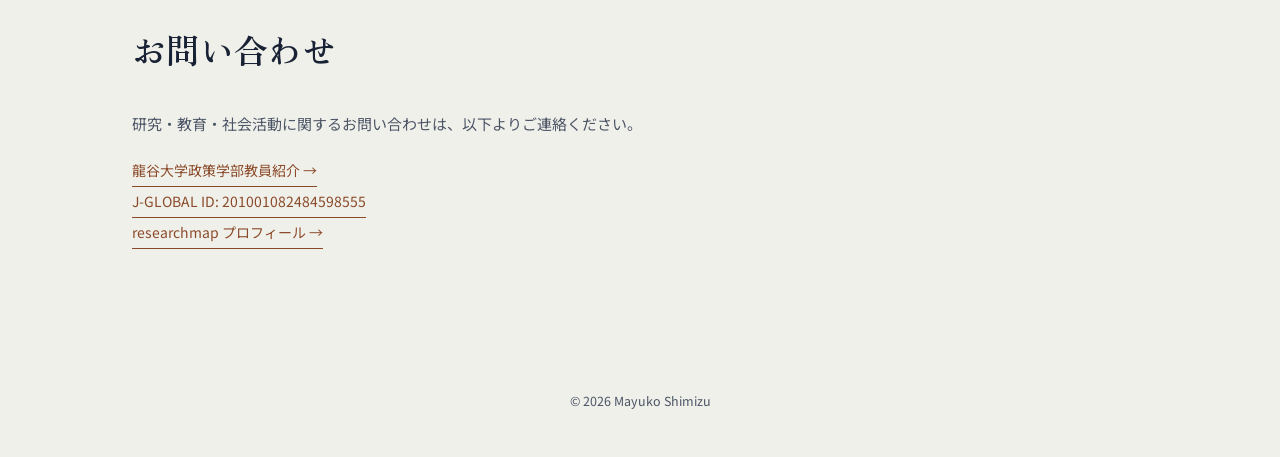
==== commit a5238ace: "Integrate Google Tag Manager into index.html Added Google Tag Manager scripts for tracking." ====
--- a/index.html
+++ b/index.html
@@ -1,6 +1,14 @@
 <!DOCTYPE html>
 <html lang="ja">
 <head>
+<script async src="https://www.googletagmanager.com/gtag/js?id=G-J0WRJNT54D"></script>
+<script>
+  window.dataLayer = window.dataLayer || [];
+  function gtag(){dataLayer.push(arguments);}
+  gtag('js', new Date());
+
+  gtag('config', 'G-J0WRJNT54D');
+</script>
 <meta charset="UTF-8">
 <meta name="viewport" content="width=device-width, initial-scale=1.0">
 <title>清水万由子 | 環境社会学・環境政策論</title>
